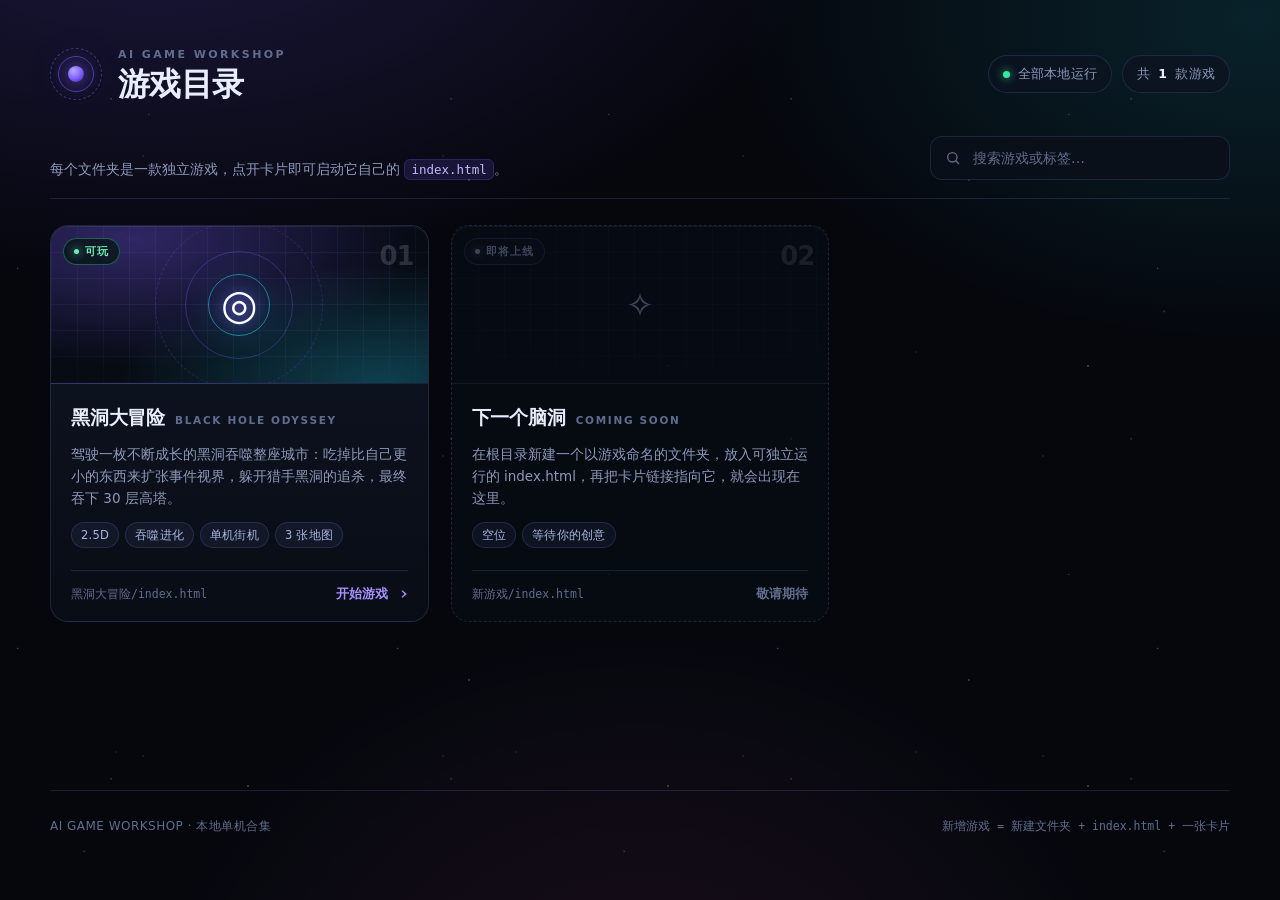
==== index.html @ defc71f0 "add gitignore" ====
<!DOCTYPE html>
<html lang="zh-CN">
<head>
  <meta charset="utf-8">
  <meta name="viewport" content="width=device-width, initial-scale=1">
  <meta name="theme-color" content="#05070d">
  <meta name="description" content="AI 游戏工坊 · 游戏目录：每个文件夹是一款独立游戏，点开即玩。">
  <title>游戏目录 · AI Game Workshop</title>
  <link rel="icon" href="data:image/svg+xml,%3Csvg xmlns='http://www.w3.org/2000/svg' viewBox='0 0 32 32'%3E%3Ccircle cx='16' cy='16' r='13' fill='none' stroke='%237c5cff' stroke-width='2.5'/%3E%3Ccircle cx='16' cy='16' r='5' fill='%2322d3ee'/%3E%3C/svg%3E">
  <style>
    :root {
      --bg: #05070d;
      --panel: #0b101b;
      --panel-2: #0e1524;
      --line: rgba(132, 156, 255, .16);
      --line-strong: rgba(132, 156, 255, .32);
      --text: #e9eeff;
      --dim: #8d99bb;
      --dim-2: #616d8d;
      --accent: #7c5cff;
      --accent-2: #22d3ee;
      --radius: 18px;
      --font: "Inter", "Segoe UI", "PingFang SC", "Hiragino Sans GB", "Microsoft YaHei", system-ui, -apple-system, sans-serif;
    }

    * { box-sizing: border-box; }

    html, body { margin: 0; padding: 0; }

    body {
      min-height: 100vh;
      color: var(--text);
      font-family: var(--font);
      font-size: 15px;
      line-height: 1.6;
      background:
        radial-gradient(1100px 620px at 12% -12%, rgba(124, 92, 255, .20), transparent 62%),
        radial-gradient(900px 560px at 98% 2%, rgba(34, 211, 238, .13), transparent 58%),
        radial-gradient(820px 720px at 50% 118%, rgba(255, 92, 180, .09), transparent 62%),
        var(--bg);
      -webkit-font-smoothing: antialiased;
      text-rendering: optimizeLegibility;
      overflow-x: hidden;
    }

    /* 星尘背景 */
    .stars {
      position: fixed;
      inset: -20%;
      z-index: 0;
      pointer-events: none;
      background-image:
        radial-gradient(1.4px 1.4px at 20% 30%, rgba(255, 255, 255, .75), transparent 100%),
        radial-gradient(1.2px 1.2px at 72% 18%, rgba(190, 210, 255, .60), transparent 100%),
        radial-gradient(1.6px 1.6px at 45% 72%, rgba(255, 255, 255, .55), transparent 100%),
        radial-gradient(1.1px 1.1px at 88% 64%, rgba(160, 220, 255, .55), transparent 100%),
        radial-gradient(1.3px 1.3px at 8% 82%, rgba(255, 255, 255, .45), transparent 100%),
        radial-gradient(1.1px 1.1px at 33% 12%, rgba(255, 255, 255, .40), transparent 100%),
        radial-gradient(1.5px 1.5px at 63% 91%, rgba(200, 190, 255, .45), transparent 100%),
        radial-gradient(1.1px 1.1px at 93% 33%, rgba(255, 255, 255, .35), transparent 100%);
      background-size: 420px 420px, 380px 380px, 500px 500px, 460px 460px, 340px 340px, 300px 300px, 540px 540px, 400px 400px;
      opacity: .55;
      animation: drift 90s linear infinite;
    }

    @keyframes drift {
      from { transform: translate3d(0, 0, 0); }
      to   { transform: translate3d(-160px, -220px, 0); }
    }

    .shell {
      position: relative;
      z-index: 1;
      width: min(1180px, calc(100% - 48px));
      margin: 0 auto;
      padding: 46px 0 64px;
      display: flex;
      flex-direction: column;
      gap: 34px;
      min-height: 100vh;
    }

    /* ---------- 头部 ---------- */
    .site-head {
      display: flex;
      align-items: center;
      justify-content: space-between;
      gap: 24px;
      flex-wrap: wrap;
    }

    .brand {
      display: flex;
      align-items: center;
      gap: 16px;
    }

    .brand-mark {
      position: relative;
      width: 52px;
      height: 52px;
      flex: 0 0 52px;
      display: grid;
      place-items: center;
    }

    .brand-mark i {
      position: absolute;
      inset: 0;
      border-radius: 50%;
      border: 1.5px solid var(--line-strong);
    }

    .brand-mark i:nth-child(1) {
      animation: spin 14s linear infinite;
      border-style: dashed;
    }

    .brand-mark i:nth-child(2) {
      inset: 8px;
      border-color: rgba(124, 92, 255, .55);
      animation: spin 9s linear infinite reverse;
    }

    .brand-mark b {
      width: 16px;
      height: 16px;
      border-radius: 50%;
      background: radial-gradient(circle at 35% 30%, #b9a8ff, var(--accent) 55%, #2a1e6b 100%);
      box-shadow: 0 0 18px rgba(124, 92, 255, .85), 0 0 40px rgba(124, 92, 255, .35);
    }

    @keyframes spin { to { transform: rotate(360deg); } }

    .eyebrow {
      display: block;
      font-size: 11px;
      font-weight: 600;
      letter-spacing: .22em;
      text-transform: uppercase;
      color: var(--dim-2);
    }

    .brand h1 {
      margin: 2px 0 0;
      font-size: clamp(24px, 3.4vw, 32px);
      font-weight: 700;
      letter-spacing: -.02em;
      line-height: 1.15;
    }

    .head-meta {
      display: flex;
      align-items: center;
      gap: 10px;
      flex-wrap: wrap;
    }

    .pill {
      display: inline-flex;
      align-items: center;
      gap: 8px;
      padding: 8px 14px;
      border-radius: 999px;
      border: 1px solid var(--line);
      background: rgba(13, 19, 33, .72);
      color: var(--dim);
      font-size: 12.5px;
      letter-spacing: .02em;
      white-space: nowrap;
    }

    .pill b { color: var(--text); font-weight: 650; }

    .pill .dot {
      width: 7px;
      height: 7px;
      border-radius: 50%;
      background: #38e8a0;
      box-shadow: 0 0 10px rgba(56, 232, 160, .9);
    }

    /* ---------- 工具栏 ---------- */
    .toolbar {
      display: flex;
      align-items: flex-end;
      justify-content: space-between;
      gap: 22px;
      flex-wrap: wrap;
      padding-bottom: 4px;
      border-bottom: 1px solid var(--line);
    }

    .toolbar p {
      margin: 0 0 14px;
      color: var(--dim);
      font-size: 14px;
      max-width: 56ch;
    }

    .toolbar code {
      padding: 2px 6px;
      border-radius: 6px;
      background: rgba(124, 92, 255, .14);
      border: 1px solid rgba(124, 92, 255, .22);
      color: #c4b8ff;
      font-family: ui-monospace, SFMono-Regular, Menlo, Consolas, monospace;
      font-size: 12.5px;
    }

    .search {
      position: relative;
      display: flex;
      align-items: center;
      gap: 10px;
      margin-bottom: 14px;
      padding: 0 14px;
      height: 44px;
      min-width: min(300px, 100%);
      border-radius: 12px;
      border: 1px solid var(--line);
      background: rgba(11, 16, 27, .85);
      transition: border-color .2s, box-shadow .2s;
    }

    .search:focus-within {
      border-color: rgba(124, 92, 255, .6);
      box-shadow: 0 0 0 3px rgba(124, 92, 255, .14);
    }

    .search svg {
      width: 16px;
      height: 16px;
      flex: 0 0 16px;
      fill: none;
      stroke: var(--dim-2);
      stroke-width: 2;
      stroke-linecap: round;
    }

    .search input {
      flex: 1;
      min-width: 0;
      border: 0;
      outline: 0;
      background: transparent;
      color: var(--text);
      font-family: inherit;
      font-size: 14px;
    }

    .search input::placeholder { color: var(--dim-2); }

    /* ---------- 卡片网格 ---------- */
    .grid {
      display: grid;
      grid-template-columns: repeat(auto-fill, minmax(318px, 1fr));
      gap: 22px;
    }

    .card {
      position: relative;
      display: flex;
      flex-direction: column;
      border-radius: var(--radius);
      border: 1px solid var(--line);
      background: linear-gradient(180deg, rgba(16, 23, 39, .92), rgba(9, 13, 22, .96));
      overflow: hidden;
      text-decoration: none;
      color: inherit;
      isolation: isolate;
      transition: transform .28s cubic-bezier(.2, .7, .3, 1), border-color .28s, box-shadow .28s;
    }

    .card::after {
      content: "";
      position: absolute;
      inset: 0;
      border-radius: inherit;
      pointer-events: none;
      box-shadow: inset 0 1px 0 rgba(255, 255, 255, .05);
    }

    .card:hover,
    .card:focus-visible {
      transform: translateY(-5px);
      border-color: color-mix(in srgb, var(--card-accent, var(--accent)) 55%, transparent);
      box-shadow:
        0 18px 44px -18px rgba(0, 0, 0, .9),
        0 0 0 1px color-mix(in srgb, var(--card-accent, var(--accent)) 22%, transparent),
        0 22px 70px -36px var(--card-accent, var(--accent));
      outline: none;
    }

    /* 封面 */
    .cover {
      position: relative;
      height: 158px;
      overflow: hidden;
      border-bottom: 1px solid var(--line);
      background:
        radial-gradient(120% 130% at 22% 8%, color-mix(in srgb, var(--card-accent, var(--accent)) 34%, transparent), transparent 62%),
        radial-gradient(120% 130% at 88% 100%, color-mix(in srgb, var(--card-accent-2, var(--accent-2)) 26%, transparent), transparent 58%),
        #070b14;
    }

    .cover::before {
      content: "";
      position: absolute;
      inset: 0;
      background-image:
        linear-gradient(rgba(140, 165, 255, .07) 1px, transparent 1px),
        linear-gradient(90deg, rgba(140, 165, 255, .07) 1px, transparent 1px);
      background-size: 26px 26px;
      mask-image: radial-gradient(120% 100% at 50% 40%, #000 35%, transparent 82%);
      -webkit-mask-image: radial-gradient(120% 100% at 50% 40%, #000 35%, transparent 82%);
    }

    .cover-art {
      position: absolute;
      inset: 0;
      display: grid;
      place-items: center;
    }

    .ring {
      position: absolute;
      border-radius: 50%;
      border: 1px solid color-mix(in srgb, var(--card-accent, var(--accent)) 42%, transparent);
      transition: transform .5s cubic-bezier(.2, .7, .3, 1);
    }

    .ring.r1 { width: 168px; height: 168px; border-style: dashed; opacity: .55; animation: spin 26s linear infinite; }
    .ring.r2 { width: 108px; height: 108px; opacity: .75; animation: spin 16s linear infinite reverse; }
    .ring.r3 { width: 62px; height: 62px; border-color: color-mix(in srgb, var(--card-accent-2, var(--accent-2)) 55%, transparent); animation: spin 10s linear infinite; }

    .glyph {
      position: relative;
      z-index: 2;
      font-size: 42px;
      line-height: 1;
      color: #fff;
      text-shadow:
        0 0 14px color-mix(in srgb, var(--card-accent, var(--accent)) 90%, transparent),
        0 0 42px color-mix(in srgb, var(--card-accent-2, var(--accent-2)) 70%, transparent);
      transition: transform .5s cubic-bezier(.2, .7, .3, 1);
    }

    .card:hover .glyph { transform: scale(1.12); }
    .card:hover .ring.r2 { transform: scale(1.1); }

    .cover-badge {
      position: absolute;
      top: 12px;
      left: 12px;
      z-index: 3;
      display: inline-flex;
      align-items: center;
      gap: 6px;
      padding: 4px 10px;
      border-radius: 999px;
      border: 1px solid rgba(56, 232, 160, .35);
      background: rgba(6, 22, 17, .72);
      color: #6cf0b6;
      font-size: 10.5px;
      font-weight: 650;
      letter-spacing: .1em;
      text-transform: uppercase;
      backdrop-filter: blur(6px);
    }

    .cover-badge::before {
      content: "";
      width: 5px;
      height: 5px;
      border-radius: 50%;
      background: currentColor;
      box-shadow: 0 0 8px currentColor;
    }

    .cover-index {
      position: absolute;
      right: 14px;
      top: 10px;
      z-index: 3;
      font-size: 26px;
      font-weight: 700;
      letter-spacing: -.04em;
      color: rgba(233, 238, 255, .16);
      font-variant-numeric: tabular-nums;
    }

    /* 卡片正文 */
    .card-body {
      display: flex;
      flex-direction: column;
      gap: 10px;
      padding: 18px 20px 16px;
      flex: 1;
    }

    .card-title-row {
      display: flex;
      align-items: baseline;
      gap: 10px;
      flex-wrap: wrap;
    }

    .card-title {
      margin: 0;
      font-size: 19px;
      font-weight: 700;
      letter-spacing: -.01em;
    }

    .card-sub {
      font-size: 10.5px;
      font-weight: 600;
      letter-spacing: .16em;
      text-transform: uppercase;
      color: var(--dim-2);
    }

    .card-desc {
      margin: 0;
      color: var(--dim);
      font-size: 13.5px;
      line-height: 1.65;
      flex: 1;
    }

    .tags {
      display: flex;
      flex-wrap: wrap;
      gap: 6px;
      margin-top: 2px;
    }

    .tag {
      padding: 3px 9px;
      border-radius: 999px;
      border: 1px solid var(--line);
      background: rgba(124, 150, 255, .07);
      color: #a9b6dd;
      font-size: 11.5px;
      letter-spacing: .02em;
    }

    .card-foot {
      display: flex;
      align-items: center;
      justify-content: space-between;
      gap: 12px;
      margin-top: 12px;
      padding-top: 13px;
      border-top: 1px solid var(--line);
    }

    .card-path {
      font-family: ui-monospace, SFMono-Regular, Menlo, Consolas, monospace;
      font-size: 11.5px;
      color: var(--dim-2);
      overflow: hidden;
      text-overflow: ellipsis;
      white-space: nowrap;
    }

    .card-play {
      display: inline-flex;
      align-items: center;
      gap: 6px;
      font-size: 13px;
      font-weight: 650;
      color: color-mix(in srgb, var(--card-accent, var(--accent)) 68%, #ffffff);
      white-space: nowrap;
    }

    .card-play svg {
      width: 14px;
      height: 14px;
      fill: currentColor;
      transition: transform .28s cubic-bezier(.2, .7, .3, 1);
    }

    .card:hover .card-play svg { transform: translateX(4px); }

    /* 即将上线占位卡 */
    .card.is-coming {
      border-style: dashed;
      border-color: rgba(132, 156, 255, .18);
      background: rgba(9, 13, 22, .55);
      cursor: default;
    }

    .card.is-coming:hover { transform: none; box-shadow: none; border-color: rgba(132, 156, 255, .18); }
    .card.is-coming .cover { background: #070b14; opacity: .6; }
    .card.is-coming .cover::before { opacity: .5; }
    .card.is-coming .glyph { color: var(--dim-2); text-shadow: none; font-size: 34px; }
    .card.is-coming .ring { display: none; }
    .card.is-coming .cover-badge { border-color: var(--line); background: rgba(11, 16, 27, .8); color: var(--dim-2); }
    .card.is-coming .card-play { color: var(--dim-2); }

    /* ---------- 空状态 ---------- */
    .empty {
      padding: 56px 20px;
      text-align: center;
      color: var(--dim-2);
      border: 1px dashed var(--line);
      border-radius: var(--radius);
      font-size: 14px;
    }

    /* ---------- 页脚 ---------- */
    .site-foot {
      margin-top: auto;
      padding-top: 26px;
      border-top: 1px solid var(--line);
      display: flex;
      align-items: center;
      justify-content: space-between;
      gap: 16px;
      flex-wrap: wrap;
      color: var(--dim-2);
      font-size: 12px;
      letter-spacing: .04em;
    }

    .site-foot .hint-add {
      font-family: ui-monospace, SFMono-Regular, Menlo, Consolas, monospace;
      font-size: 11.5px;
      letter-spacing: 0;
    }

    .is-hidden { display: none !important; }

    @media (max-width: 640px) {
      .shell {
        width: calc(100% - 32px);
        padding: 32px 0 44px;
        gap: 26px;
      }
      .grid { grid-template-columns: 1fr; }
      .cover { height: 140px; }
      .toolbar { align-items: stretch; }
      .search { min-width: 0; width: 100%; margin-bottom: 16px; }
    }

    @media (prefers-reduced-motion: reduce) {
      *, *::before, *::after {
        animation-duration: .001ms !important;
        animation-iteration-count: 1 !important;
        transition-duration: .001ms !important;
      }
    }
  </style>
</head>
<body>
  <div class="stars" aria-hidden="true"></div>

  <div class="shell">
    <header class="site-head">
      <div class="brand">
        <span class="brand-mark" aria-hidden="true"><i></i><i></i><b></b></span>
        <div>
          <span class="eyebrow">AI Game Workshop</span>
          <h1>游戏目录</h1>
        </div>
      </div>
      <div class="head-meta">
        <span class="pill"><span class="dot"></span>全部本地运行</span>
        <span class="pill">共 <b id="game-count">1</b> 款游戏</span>
      </div>
    </header>

    <main>
      <div class="toolbar">
        <p>每个文件夹是一款独立游戏，点开卡片即可启动它自己的 <code>index.html</code>。</p>
        <label class="search" for="game-search">
          <svg viewBox="0 0 24 24" aria-hidden="true"><circle cx="11" cy="11" r="7"></circle><path d="m16.5 16.5 4 4"></path></svg>
          <input id="game-search" type="search" placeholder="搜索游戏或标签…" autocomplete="off" aria-label="搜索游戏">
        </label>
      </div>

      <section id="game-grid" class="grid" aria-label="游戏列表" style="margin-top: 26px;">

        <!-- 模板：新增游戏时复制下面整段 <a>，修改 href / 标题 / 描述 / 标签 / 主色即可 -->
        <a class="card"
           href="./黑洞大冒险/index.html"
           style="--card-accent:#7c5cff; --card-accent-2:#22d3ee;"
           data-search="黑洞大冒险 black hole odyssey 吞噬 2.5d 单机 街机 猎手">
          <div class="cover">
            <span class="cover-badge">可玩</span>
            <span class="cover-index">01</span>
            <div class="cover-art" aria-hidden="true">
              <span class="ring r1"></span>
              <span class="ring r2"></span>
              <span class="ring r3"></span>
              <span class="glyph">◎</span>
            </div>
          </div>
          <div class="card-body">
            <div class="card-title-row">
              <h2 class="card-title">黑洞大冒险</h2>
              <span class="card-sub">Black Hole Odyssey</span>
            </div>
            <p class="card-desc">驾驶一枚不断成长的黑洞吞噬整座城市：吃掉比自己更小的东西来扩张事件视界，躲开猎手黑洞的追杀，最终吞下 30 层高塔。</p>
            <div class="tags">
              <span class="tag">2.5D</span>
              <span class="tag">吞噬进化</span>
              <span class="tag">单机街机</span>
              <span class="tag">3 张地图</span>
            </div>
            <div class="card-foot">
              <span class="card-path">黑洞大冒险/index.html</span>
              <span class="card-play">开始游戏
                <svg viewBox="0 0 24 24" aria-hidden="true"><path d="M4 12h14l-5-5 1.4-1.4L22 12l-7.6 6.4L13 17l5-5H4z"/></svg>
              </span>
            </div>
          </div>
        </a>

        <!-- 占位卡：新游戏做好后删掉即可 -->
        <div class="card is-coming" aria-disabled="true">
          <div class="cover">
            <span class="cover-badge">即将上线</span>
            <span class="cover-index">02</span>
            <div class="cover-art" aria-hidden="true"><span class="glyph">✧</span></div>
          </div>
          <div class="card-body">
            <div class="card-title-row">
              <h2 class="card-title">下一个脑洞</h2>
              <span class="card-sub">Coming Soon</span>
            </div>
            <p class="card-desc">在根目录新建一个以游戏命名的文件夹，放入可独立运行的 index.html，再把卡片链接指向它，就会出现在这里。</p>
            <div class="tags"><span class="tag">空位</span><span class="tag">等待你的创意</span></div>
            <div class="card-foot">
              <span class="card-path">新游戏/index.html</span>
              <span class="card-play">敬请期待</span>
            </div>
          </div>
        </div>
      </section>

      <p id="game-empty" class="empty is-hidden" style="margin-top: 26px;">没有找到匹配的游戏，换个关键词试试。</p>
    </main>

    <footer class="site-foot">
      <span>AI GAME WORKSHOP · 本地单机合集</span>
      <span class="hint-add">新增游戏 = 新建文件夹 + index.html + 一张卡片</span>
    </footer>
  </div>

  <script>
    (function () {
      var search = document.getElementById('game-search');
      var grid = document.getElementById('game-grid');
      var empty = document.getElementById('game-empty');
      var countEl = document.getElementById('game-count');

      function playableCards() {
        return Array.prototype.slice.call(grid.querySelectorAll('.card[href]'));
      }

      if (countEl) countEl.textContent = playableCards().length;

      function applyFilter() {
        var query = (search.value || '').trim().toLowerCase();
        var cards = Array.prototype.slice.call(grid.querySelectorAll('.card'));
        var visible = 0;

        cards.forEach(function (card) {
          // 占位卡不参与搜索
          if (!card.hasAttribute('href')) return;
          var haystack = card.getAttribute('data-search') || card.textContent || '';
          var matched = !query || haystack.toLowerCase().indexOf(query) !== -1;
          card.classList.toggle('is-hidden', !matched);
          if (matched) visible++;
        });

        if (empty) empty.classList.toggle('is-hidden', visible !== 0);
      }

      if (search) {
        search.addEventListener('input', applyFilter);
        search.addEventListener('keydown', function (event) {
          if (event.key === 'Escape') {
            search.value = '';
            applyFilter();
          }
        });
      }
    })();
  </script>
</body>
</html>
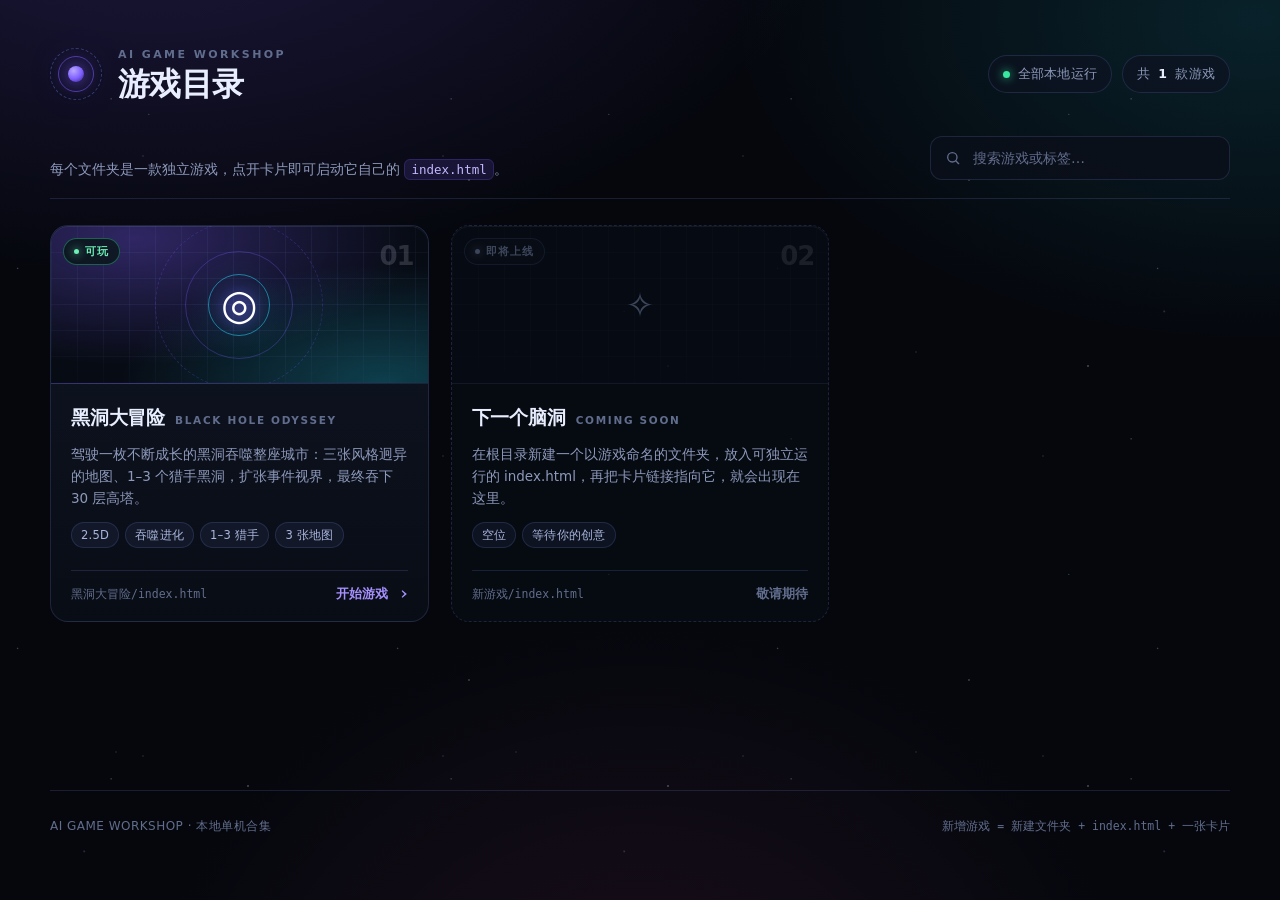
==== commit 2f2799dc: "update" ====
--- a/index.html
+++ b/index.html
@@ -603,11 +603,11 @@
               <h2 class="card-title">黑洞大冒险</h2>
               <span class="card-sub">Black Hole Odyssey</span>
             </div>
-            <p class="card-desc">驾驶一枚不断成长的黑洞吞噬整座城市：吃掉比自己更小的东西来扩张事件视界，躲开猎手黑洞的追杀，最终吞下 30 层高塔。</p>
+            <p class="card-desc">驾驶一枚不断成长的黑洞吞噬整座城市：三张风格迥异的地图、1–3 个猎手黑洞，扩张事件视界，最终吞下 30 层高塔。</p>
             <div class="tags">
               <span class="tag">2.5D</span>
               <span class="tag">吞噬进化</span>
-              <span class="tag">单机街机</span>
+              <span class="tag">1–3 猎手</span>
               <span class="tag">3 张地图</span>
             </div>
             <div class="card-foot">
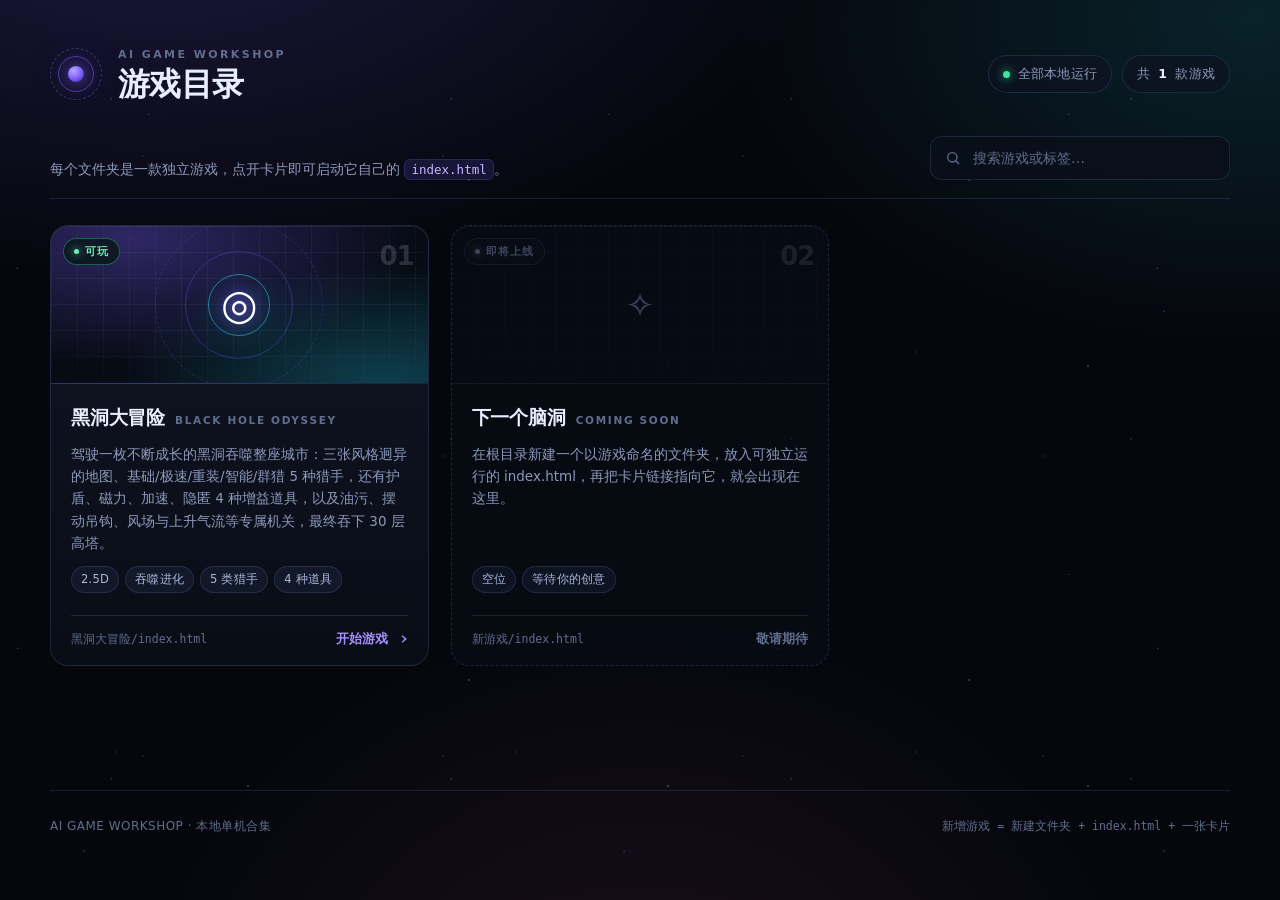
==== commit af3c1b42: "update" ====
--- a/index.html
+++ b/index.html
@@ -587,7 +587,7 @@
         <a class="card"
            href="./黑洞大冒险/index.html"
            style="--card-accent:#7c5cff; --card-accent-2:#22d3ee;"
-           data-search="黑洞大冒险 black hole odyssey 吞噬 2.5d 单机 街机 猎手">
+           data-search="黑洞大冒险 black hole odyssey 吞噬 2.5d 单机 街机 猎手 极速 重装 智能 群猎 道具 护盾 磁力 加速 隐匿 油污 货柜 吊钩 风场 上升气流">
           <div class="cover">
             <span class="cover-badge">可玩</span>
             <span class="cover-index">01</span>
@@ -603,12 +603,12 @@
               <h2 class="card-title">黑洞大冒险</h2>
               <span class="card-sub">Black Hole Odyssey</span>
             </div>
-            <p class="card-desc">驾驶一枚不断成长的黑洞吞噬整座城市：三张风格迥异的地图、1–3 个猎手黑洞，扩张事件视界，最终吞下 30 层高塔。</p>
+            <p class="card-desc">驾驶一枚不断成长的黑洞吞噬整座城市：三张风格迥异的地图、基础/极速/重装/智能/群猎 5 种猎手，还有护盾、磁力、加速、隐匿 4 种增益道具，以及油污、摆动吊钩、风场与上升气流等专属机关，最终吞下 30 层高塔。</p>
             <div class="tags">
               <span class="tag">2.5D</span>
               <span class="tag">吞噬进化</span>
-              <span class="tag">1–3 猎手</span>
-              <span class="tag">3 张地图</span>
+              <span class="tag">5 类猎手</span>
+              <span class="tag">4 种道具</span>
             </div>
             <div class="card-foot">
               <span class="card-path">黑洞大冒险/index.html</span>
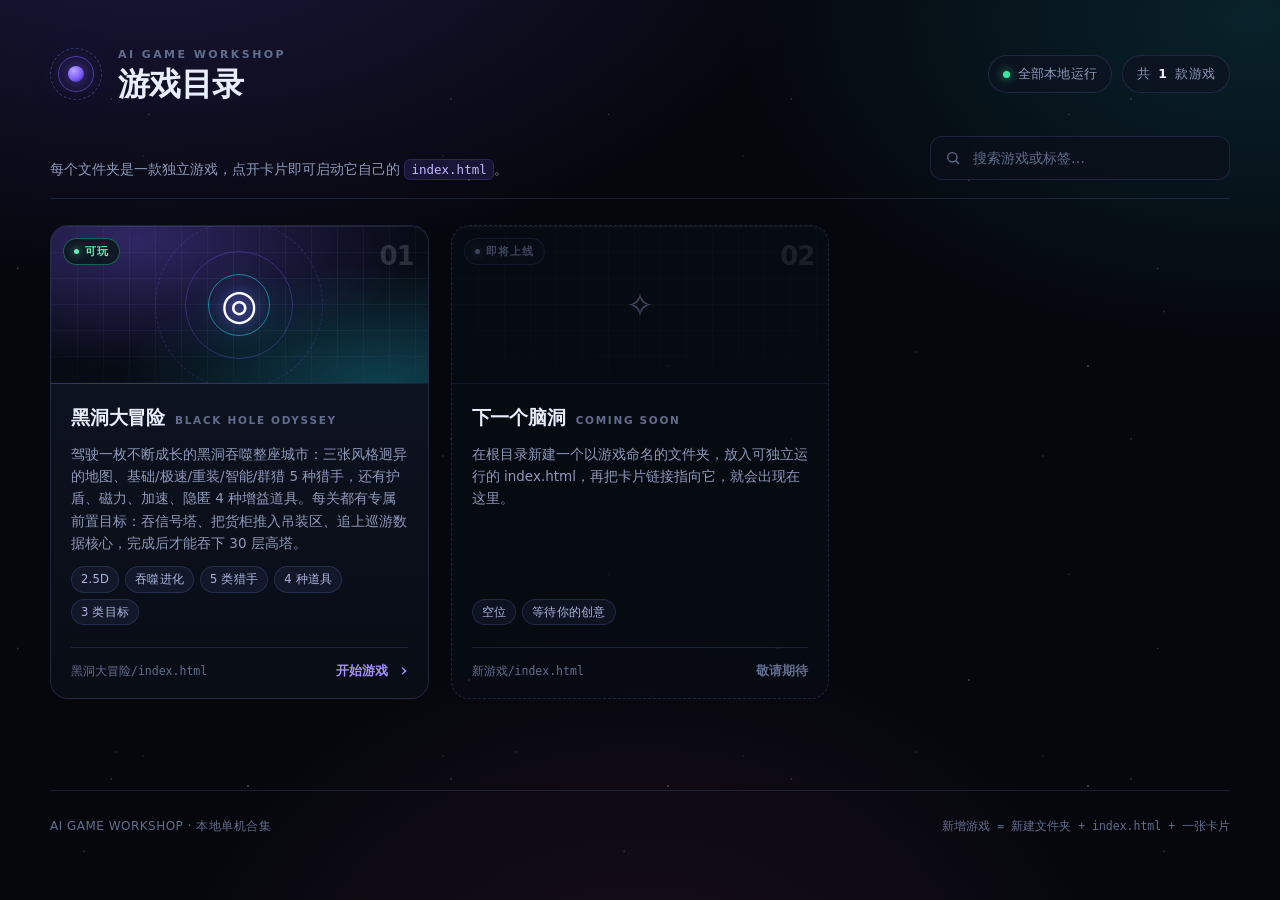
==== commit 1245551a: "update" ====
--- a/index.html
+++ b/index.html
@@ -587,7 +587,7 @@
         <a class="card"
            href="./黑洞大冒险/index.html"
            style="--card-accent:#7c5cff; --card-accent-2:#22d3ee;"
-           data-search="黑洞大冒险 black hole odyssey 吞噬 2.5d 单机 街机 猎手 极速 重装 智能 群猎 道具 护盾 磁力 加速 隐匿 油污 货柜 吊钩 风场 上升气流">
+           data-search="黑洞大冒险 black hole odyssey 吞噬 2.5d 单机 街机 猎手 极速 重装 智能 群猎 道具 护盾 磁力 加速 隐匿 油污 货柜 吊钩 风场 上升气流 目标 信号塔 吊装区 数据核心">
           <div class="cover">
             <span class="cover-badge">可玩</span>
             <span class="cover-index">01</span>
@@ -603,12 +603,13 @@
               <h2 class="card-title">黑洞大冒险</h2>
               <span class="card-sub">Black Hole Odyssey</span>
             </div>
-            <p class="card-desc">驾驶一枚不断成长的黑洞吞噬整座城市：三张风格迥异的地图、基础/极速/重装/智能/群猎 5 种猎手，还有护盾、磁力、加速、隐匿 4 种增益道具，以及油污、摆动吊钩、风场与上升气流等专属机关，最终吞下 30 层高塔。</p>
+            <p class="card-desc">驾驶一枚不断成长的黑洞吞噬整座城市：三张风格迥异的地图、基础/极速/重装/智能/群猎 5 种猎手，还有护盾、磁力、加速、隐匿 4 种增益道具。每关都有专属前置目标：吞信号塔、把货柜推入吊装区、追上巡游数据核心，完成后才能吞下 30 层高塔。</p>
             <div class="tags">
               <span class="tag">2.5D</span>
               <span class="tag">吞噬进化</span>
               <span class="tag">5 类猎手</span>
               <span class="tag">4 种道具</span>
+              <span class="tag">3 类目标</span>
             </div>
             <div class="card-foot">
               <span class="card-path">黑洞大冒险/index.html</span>
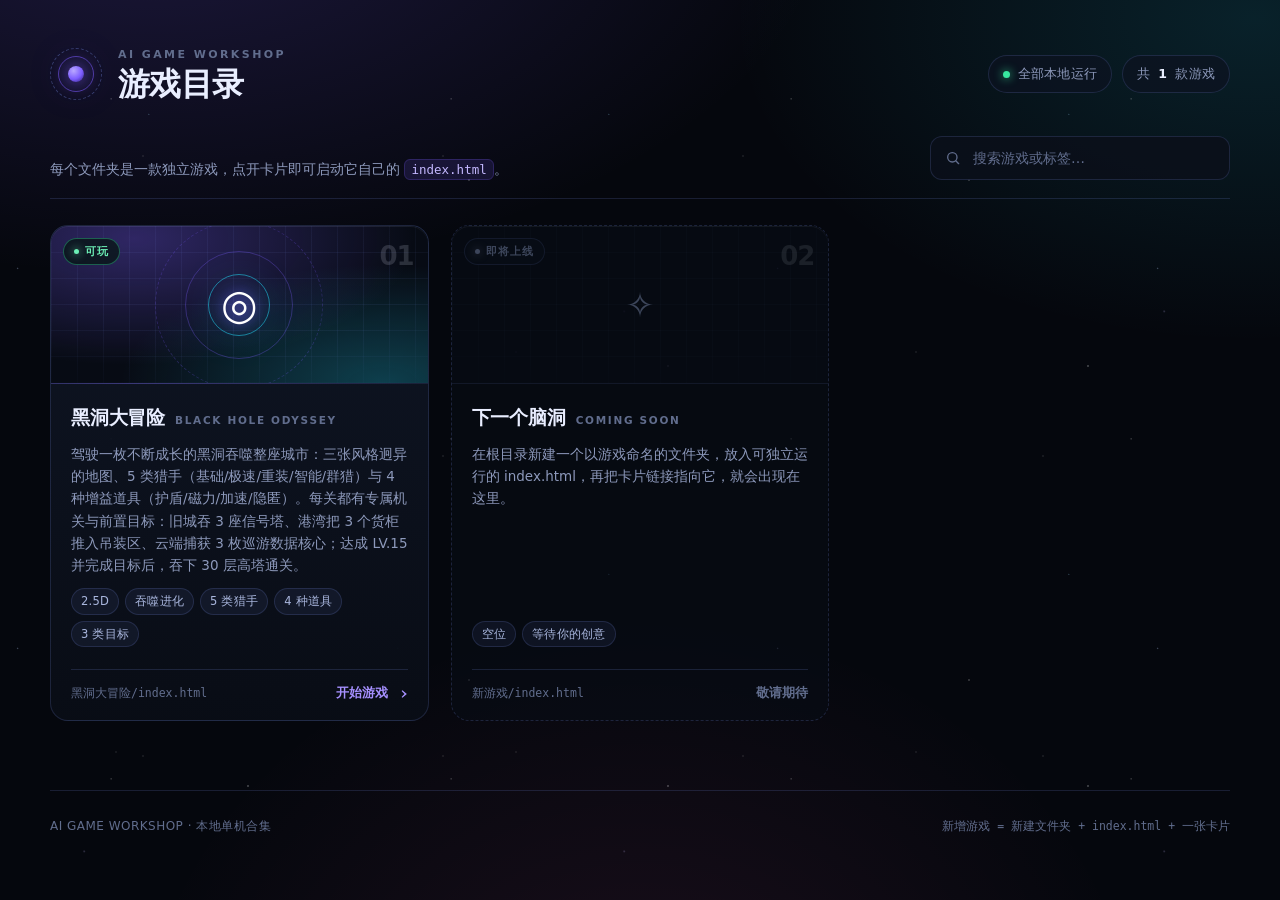
==== commit c9483e32: "add volum" ====
--- a/index.html
+++ b/index.html
@@ -587,7 +587,7 @@
         <a class="card"
            href="./黑洞大冒险/index.html"
            style="--card-accent:#7c5cff; --card-accent-2:#22d3ee;"
-           data-search="黑洞大冒险 black hole odyssey 吞噬 2.5d 单机 街机 猎手 极速 重装 智能 群猎 道具 护盾 磁力 加速 隐匿 油污 货柜 吊钩 风场 上升气流 目标 信号塔 吊装区 数据核心">
+           data-search="黑洞大冒险 black hole odyssey 吞噬 2.5d 单机 街机 猎手 极速 重装 智能 群猎 道具 护盾 磁力 加速 隐匿 油污 货柜 吊钩 风场 上升气流 目标 信号塔 吊装区 数据核心 前置目标 30层高塔">
           <div class="cover">
             <span class="cover-badge">可玩</span>
             <span class="cover-index">01</span>
@@ -603,7 +603,7 @@
               <h2 class="card-title">黑洞大冒险</h2>
               <span class="card-sub">Black Hole Odyssey</span>
             </div>
-            <p class="card-desc">驾驶一枚不断成长的黑洞吞噬整座城市：三张风格迥异的地图、基础/极速/重装/智能/群猎 5 种猎手，还有护盾、磁力、加速、隐匿 4 种增益道具。每关都有专属前置目标：吞信号塔、把货柜推入吊装区、追上巡游数据核心，完成后才能吞下 30 层高塔。</p>
+            <p class="card-desc">驾驶一枚不断成长的黑洞吞噬整座城市：三张风格迥异的地图、5 类猎手（基础/极速/重装/智能/群猎）与 4 种增益道具（护盾/磁力/加速/隐匿）。每关都有专属机关与前置目标：旧城吞 3 座信号塔、港湾把 3 个货柜推入吊装区、云端捕获 3 枚巡游数据核心；达成 LV.15 并完成目标后，吞下 30 层高塔通关。</p>
             <div class="tags">
               <span class="tag">2.5D</span>
               <span class="tag">吞噬进化</span>
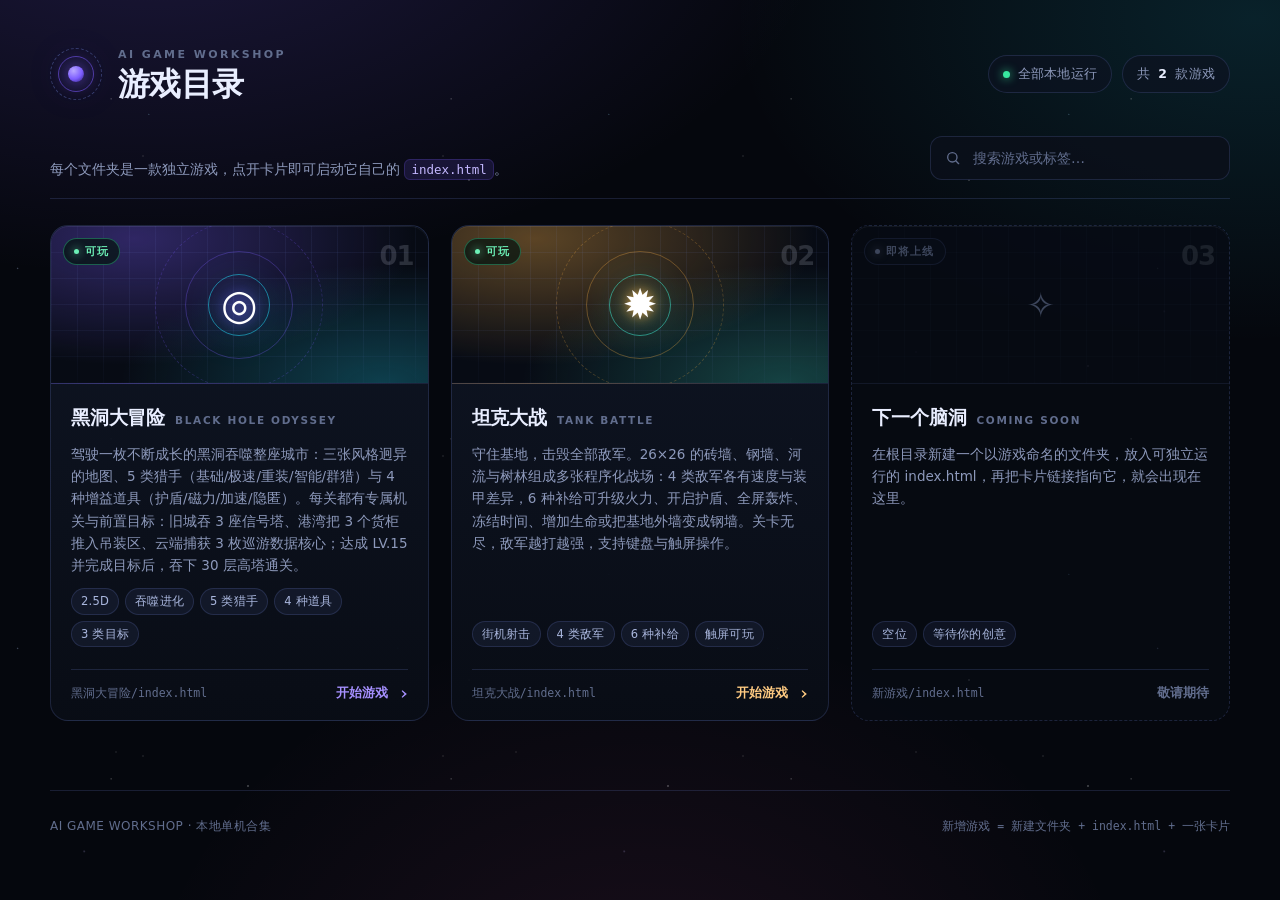
==== commit ffd8d857: "update" ====
--- a/index.html
+++ b/index.html
@@ -568,7 +568,7 @@
       </div>
       <div class="head-meta">
         <span class="pill"><span class="dot"></span>全部本地运行</span>
-        <span class="pill">共 <b id="game-count">1</b> 款游戏</span>
+        <span class="pill">共 <b id="game-count">2</b> 款游戏</span>
       </div>
     </header>
 
@@ -620,11 +620,46 @@
           </div>
         </a>
 
+        <a class="card"
+           href="./坦克大战/index.html"
+           style="--card-accent:#ffb347; --card-accent-2:#3ee0c8;"
+           data-search="坦克大战 tank battle 坦克 射击 街机 复古 像素 守卫基地 单人 关卡 无尽 补给 火力 护盾 全屏轰炸 时间冻结 基地强化 触屏 敌军 基地">
+          <div class="cover">
+            <span class="cover-badge">可玩</span>
+            <span class="cover-index">02</span>
+            <div class="cover-art" aria-hidden="true">
+              <span class="ring r1"></span>
+              <span class="ring r2"></span>
+              <span class="ring r3"></span>
+              <span class="glyph">✹</span>
+            </div>
+          </div>
+          <div class="card-body">
+            <div class="card-title-row">
+              <h2 class="card-title">坦克大战</h2>
+              <span class="card-sub">Tank Battle</span>
+            </div>
+            <p class="card-desc">守住基地，击毁全部敌军。26×26 的砖墙、钢墙、河流与树林组成多张程序化战场：4 类敌军各有速度与装甲差异，6 种补给可升级火力、开启护盾、全屏轰炸、冻结时间、增加生命或把基地外墙变成钢墙。关卡无尽，敌军越打越强，支持键盘与触屏操作。</p>
+            <div class="tags">
+              <span class="tag">街机射击</span>
+              <span class="tag">4 类敌军</span>
+              <span class="tag">6 种补给</span>
+              <span class="tag">触屏可玩</span>
+            </div>
+            <div class="card-foot">
+              <span class="card-path">坦克大战/index.html</span>
+              <span class="card-play">开始游戏
+                <svg viewBox="0 0 24 24" aria-hidden="true"><path d="M4 12h14l-5-5 1.4-1.4L22 12l-7.6 6.4L13 17l5-5H4z"/></svg>
+              </span>
+            </div>
+          </div>
+        </a>
+
         <!-- 占位卡：新游戏做好后删掉即可 -->
         <div class="card is-coming" aria-disabled="true">
           <div class="cover">
             <span class="cover-badge">即将上线</span>
-            <span class="cover-index">02</span>
+            <span class="cover-index">03</span>
             <div class="cover-art" aria-hidden="true"><span class="glyph">✧</span></div>
           </div>
           <div class="card-body">
